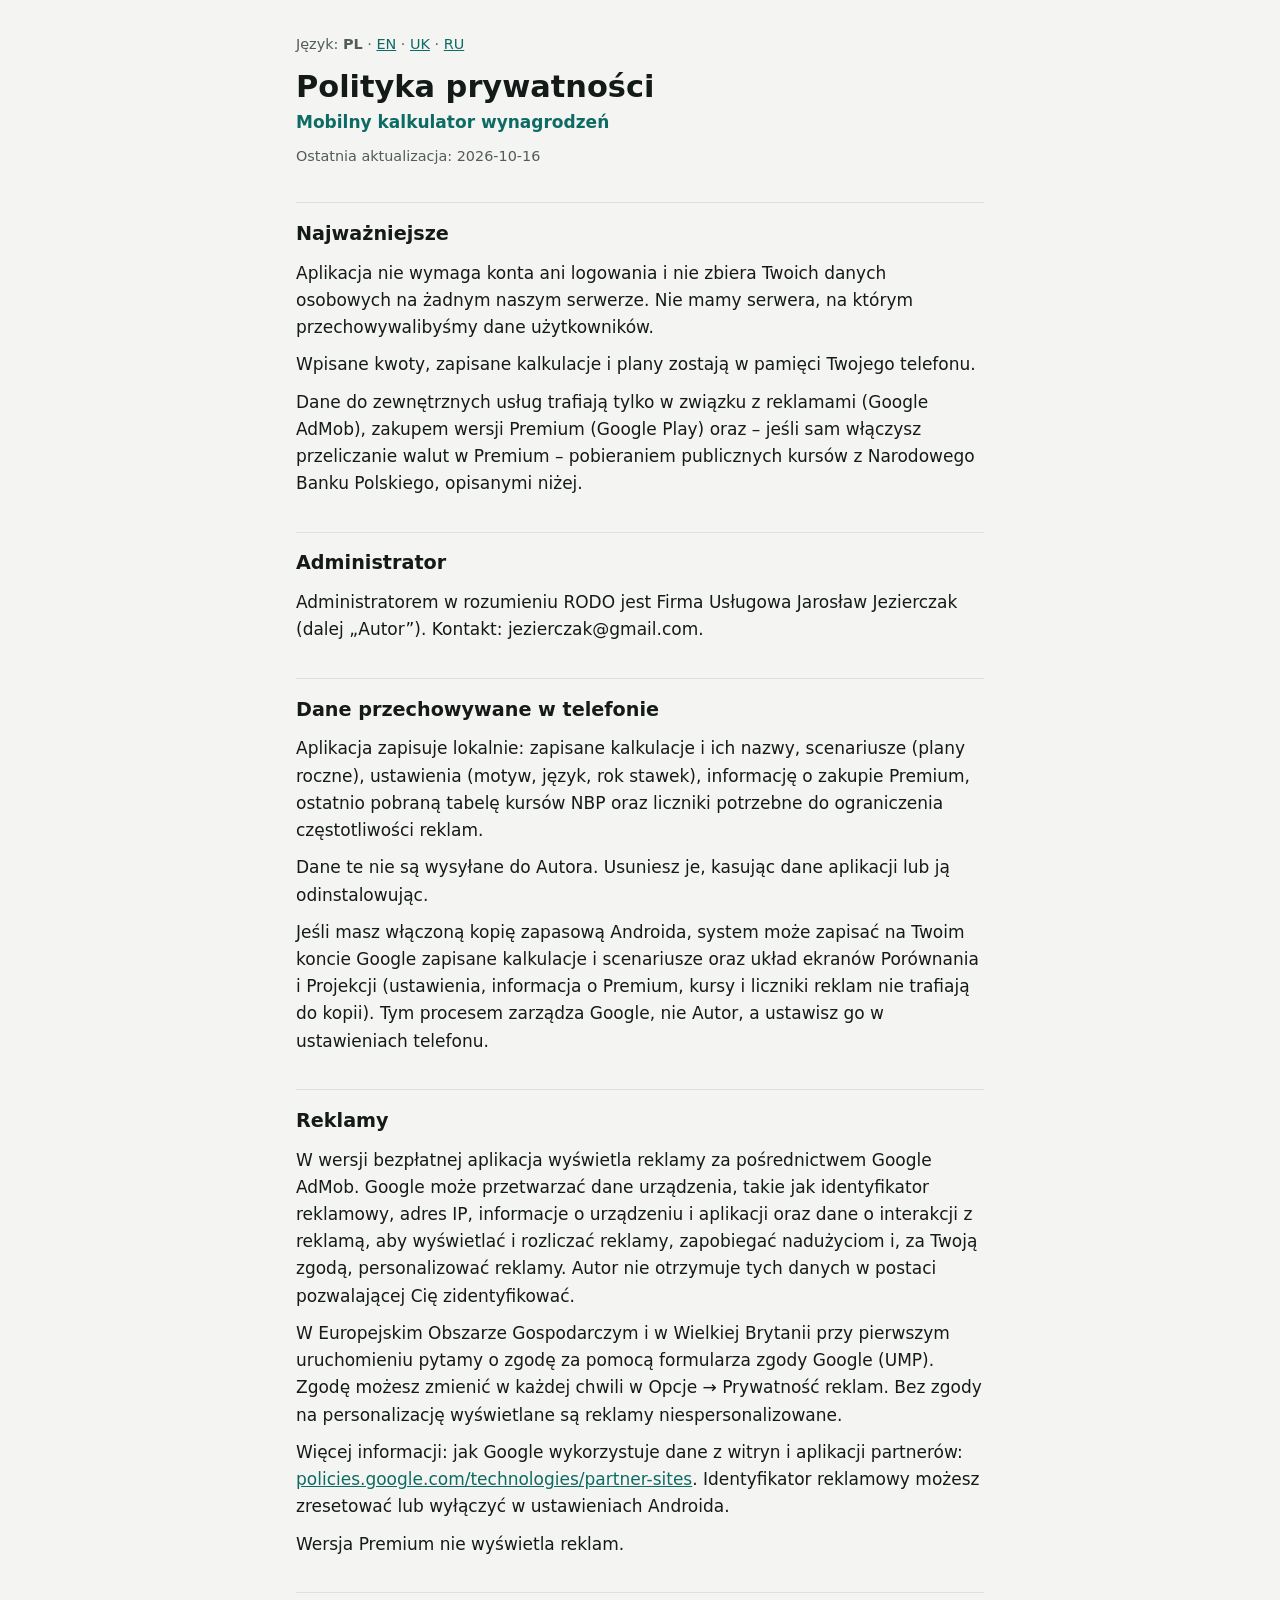
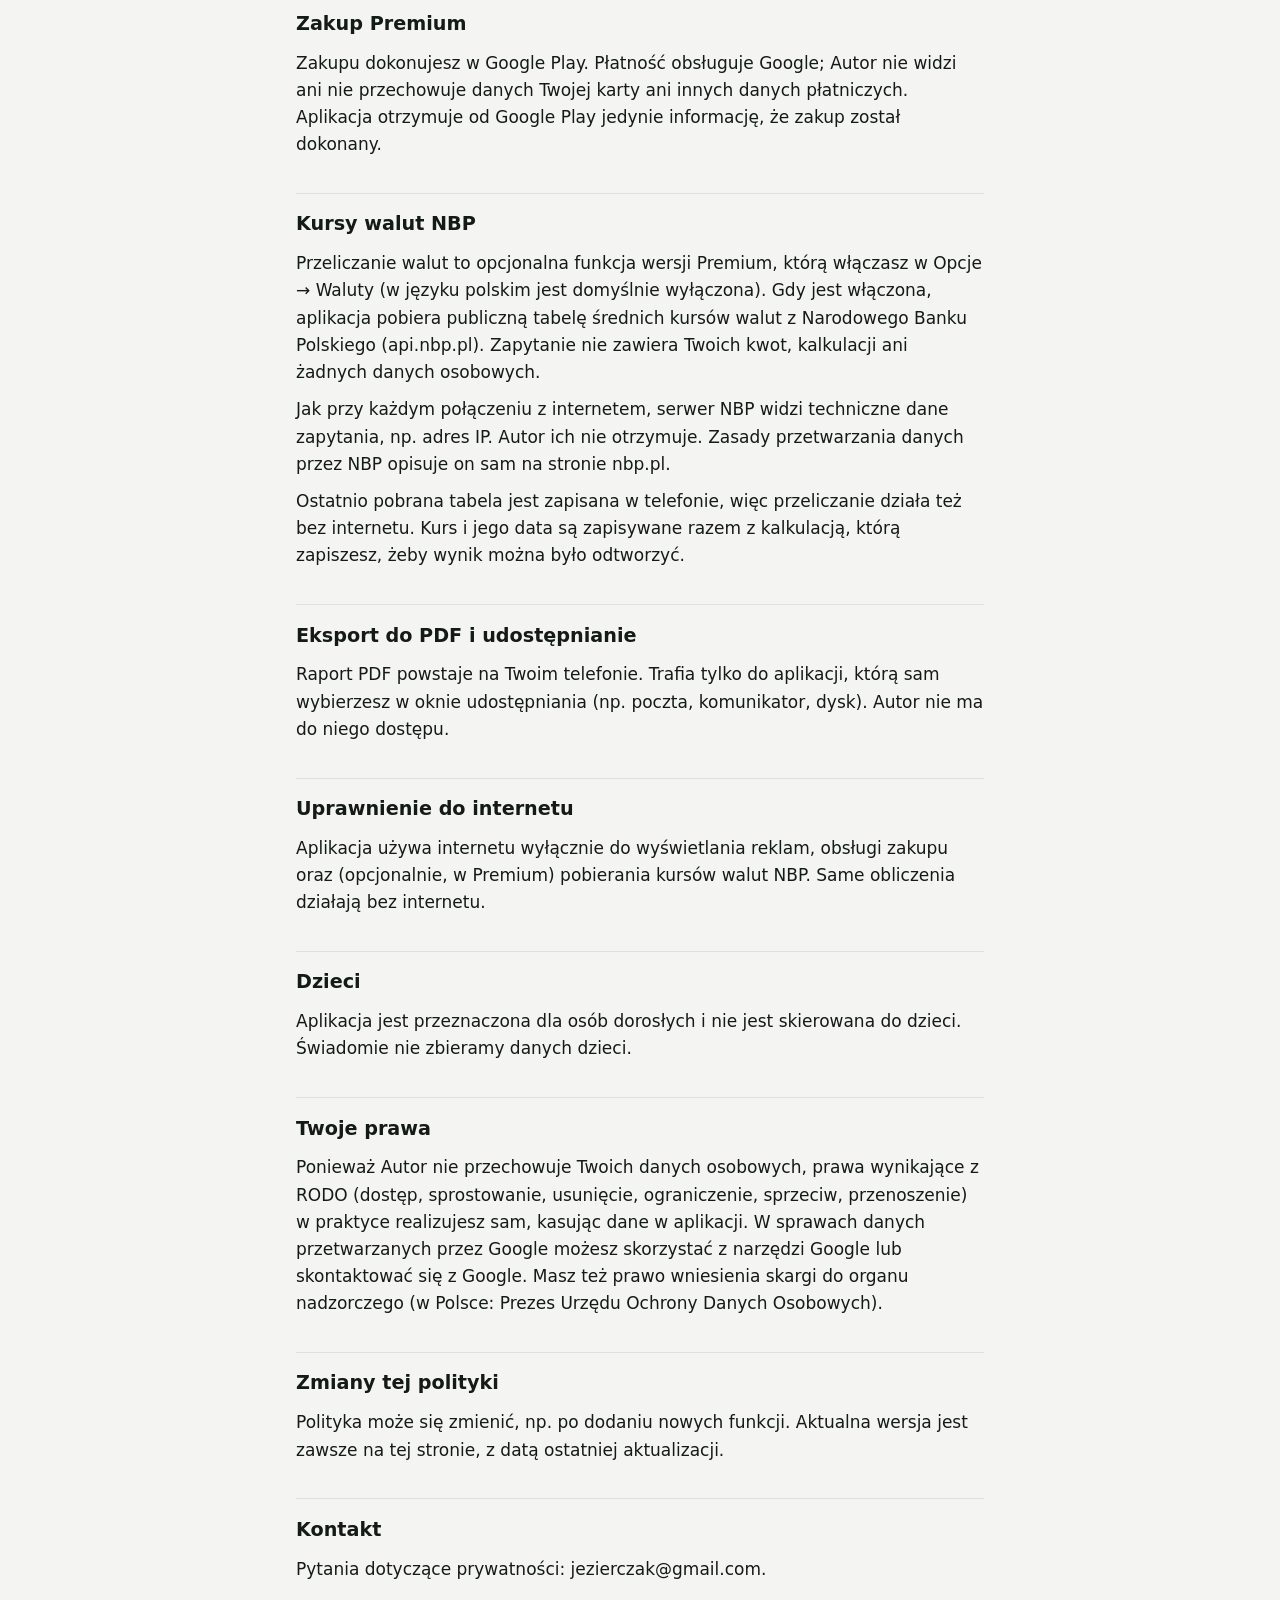
==== pl/index.html @ 5f743a1b "Polityka prywatności (pl/en/uk/ru) Co-Authored-By: Claude Sonnet 5.5 <noreply@anthropic.com>" ====
<!doctype html>
<html lang="pl">
<head>
  <meta charset="utf-8">
  <meta name="viewport" content="width=device-width, initial-scale=1">
  <title>Polityka prywatności – Mobilny kalkulator wynagrodzeń</title>
  <meta name="description" content="Polityka prywatności – Mobilny kalkulator wynagrodzeń">
  <link rel="stylesheet" href="../style.css">
</head>
<body>
  <main>
    <p class="lang">Język: <strong>PL</strong> · <a href="../en/" hreflang="en">EN</a> · <a href="../uk/" hreflang="uk">UK</a> · <a href="../ru/" hreflang="ru">RU</a></p>
    <h1>Polityka prywatności</h1>
    <p class="app">Mobilny kalkulator wynagrodzeń</p>
    <p class="updated">Ostatnia aktualizacja: 2026-10-16</p>
    <h2>Najważniejsze</h2>
    <p>Aplikacja nie wymaga konta ani logowania i nie zbiera Twoich danych osobowych na żadnym naszym serwerze. Nie mamy serwera, na którym przechowywalibyśmy dane użytkowników.</p>
    <p>Wpisane kwoty, zapisane kalkulacje i plany zostają w pamięci Twojego telefonu.</p>
    <p>Dane do zewnętrznych usług trafiają tylko w związku z reklamami (Google AdMob), zakupem wersji Premium (Google Play) oraz – jeśli sam włączysz przeliczanie walut w Premium – pobieraniem publicznych kursów z Narodowego Banku Polskiego, opisanymi niżej.</p>
    <h2>Administrator</h2>
    <p>Administratorem w rozumieniu RODO jest Firma Usługowa Jarosław Jezierczak (dalej „Autor”). Kontakt: jezierczak@gmail.com.</p>
    <h2>Dane przechowywane w telefonie</h2>
    <p>Aplikacja zapisuje lokalnie: zapisane kalkulacje i ich nazwy, scenariusze (plany roczne), ustawienia (motyw, język, rok stawek), informację o zakupie Premium, ostatnio pobraną tabelę kursów NBP oraz liczniki potrzebne do ograniczenia częstotliwości reklam.</p>
    <p>Dane te nie są wysyłane do Autora. Usuniesz je, kasując dane aplikacji lub ją odinstalowując.</p>
    <p>Jeśli masz włączoną kopię zapasową Androida, system może zapisać na Twoim koncie Google zapisane kalkulacje i scenariusze oraz układ ekranów Porównania i Projekcji (ustawienia, informacja o Premium, kursy i liczniki reklam nie trafiają do kopii). Tym procesem zarządza Google, nie Autor, a ustawisz go w ustawieniach telefonu.</p>
    <h2>Reklamy</h2>
    <p>W wersji bezpłatnej aplikacja wyświetla reklamy za pośrednictwem Google AdMob. Google może przetwarzać dane urządzenia, takie jak identyfikator reklamowy, adres IP, informacje o urządzeniu i aplikacji oraz dane o interakcji z reklamą, aby wyświetlać i rozliczać reklamy, zapobiegać nadużyciom i, za Twoją zgodą, personalizować reklamy. Autor nie otrzymuje tych danych w postaci pozwalającej Cię zidentyfikować.</p>
    <p>W Europejskim Obszarze Gospodarczym i w Wielkiej Brytanii przy pierwszym uruchomieniu pytamy o zgodę za pomocą formularza zgody Google (UMP). Zgodę możesz zmienić w każdej chwili w Opcje → Prywatność reklam. Bez zgody na personalizację wyświetlane są reklamy niespersonalizowane.</p>
    <p>Więcej informacji: jak Google wykorzystuje dane z witryn i aplikacji partnerów: <a href="https://policies.google.com/technologies/partner-sites" rel="noopener">policies.google.com/technologies/partner-sites</a>. Identyfikator reklamowy możesz zresetować lub wyłączyć w ustawieniach Androida.</p>
    <p>Wersja Premium nie wyświetla reklam.</p>
    <h2>Zakup Premium</h2>
    <p>Zakupu dokonujesz w Google Play. Płatność obsługuje Google; Autor nie widzi ani nie przechowuje danych Twojej karty ani innych danych płatniczych. Aplikacja otrzymuje od Google Play jedynie informację, że zakup został dokonany.</p>
    <h2>Kursy walut NBP</h2>
    <p>Przeliczanie walut to opcjonalna funkcja wersji Premium, którą włączasz w Opcje → Waluty (w języku polskim jest domyślnie wyłączona). Gdy jest włączona, aplikacja pobiera publiczną tabelę średnich kursów walut z Narodowego Banku Polskiego (api.nbp.pl). Zapytanie nie zawiera Twoich kwot, kalkulacji ani żadnych danych osobowych.</p>
    <p>Jak przy każdym połączeniu z internetem, serwer NBP widzi techniczne dane zapytania, np. adres IP. Autor ich nie otrzymuje. Zasady przetwarzania danych przez NBP opisuje on sam na stronie nbp.pl.</p>
    <p>Ostatnio pobrana tabela jest zapisana w telefonie, więc przeliczanie działa też bez internetu. Kurs i jego data są zapisywane razem z kalkulacją, którą zapiszesz, żeby wynik można było odtworzyć.</p>
    <h2>Eksport do PDF i udostępnianie</h2>
    <p>Raport PDF powstaje na Twoim telefonie. Trafia tylko do aplikacji, którą sam wybierzesz w oknie udostępniania (np. poczta, komunikator, dysk). Autor nie ma do niego dostępu.</p>
    <h2>Uprawnienie do internetu</h2>
    <p>Aplikacja używa internetu wyłącznie do wyświetlania reklam, obsługi zakupu oraz (opcjonalnie, w Premium) pobierania kursów walut NBP. Same obliczenia działają bez internetu.</p>
    <h2>Dzieci</h2>
    <p>Aplikacja jest przeznaczona dla osób dorosłych i nie jest skierowana do dzieci. Świadomie nie zbieramy danych dzieci.</p>
    <h2>Twoje prawa</h2>
    <p>Ponieważ Autor nie przechowuje Twoich danych osobowych, prawa wynikające z RODO (dostęp, sprostowanie, usunięcie, ograniczenie, sprzeciw, przenoszenie) w praktyce realizujesz sam, kasując dane w aplikacji. W sprawach danych przetwarzanych przez Google możesz skorzystać z narzędzi Google lub skontaktować się z Google. Masz też prawo wniesienia skargi do organu nadzorczego (w Polsce: Prezes Urzędu Ochrony Danych Osobowych).</p>
    <h2>Zmiany tej polityki</h2>
    <p>Polityka może się zmienić, np. po dodaniu nowych funkcji. Aktualna wersja jest zawsze na tej stronie, z datą ostatniej aktualizacji.</p>
    <h2>Kontakt</h2>
    <p>Pytania dotyczące prywatności: jezierczak@gmail.com.</p>
  </main>
</body>
</html>
---- style.css ----
:root { --bg:#f4f5f2; --fg:#141a18; --muted:#535c58; --accent:#0e6b64; --line:#dde2de; }
@media (prefers-color-scheme: dark) {
  :root { --bg:#101513; --fg:#e6ebe8; --muted:#a3aeaa; --accent:#6cc4bb; --line:#27302d; }
}
* { box-sizing: border-box; }
body { margin:0; background:var(--bg); color:var(--fg); font:17px/1.6 system-ui,-apple-system,"Segoe UI",Roboto,sans-serif; }
main { max-width:720px; margin:0 auto; padding:24px 16px 64px; }
h1 { font-size:1.9rem; line-height:1.25; margin:.4em 0 .1em; }
h2 { font-size:1.2rem; margin:1.8em 0 .4em; padding-top:.8em; border-top:1px solid var(--line); }
p { margin:.6em 0; }
a { color:var(--accent); }
.lang { font-size:.9rem; color:var(--muted); }
.app { color:var(--accent); font-weight:600; margin:0; }
.updated { color:var(--muted); font-size:.9rem; }
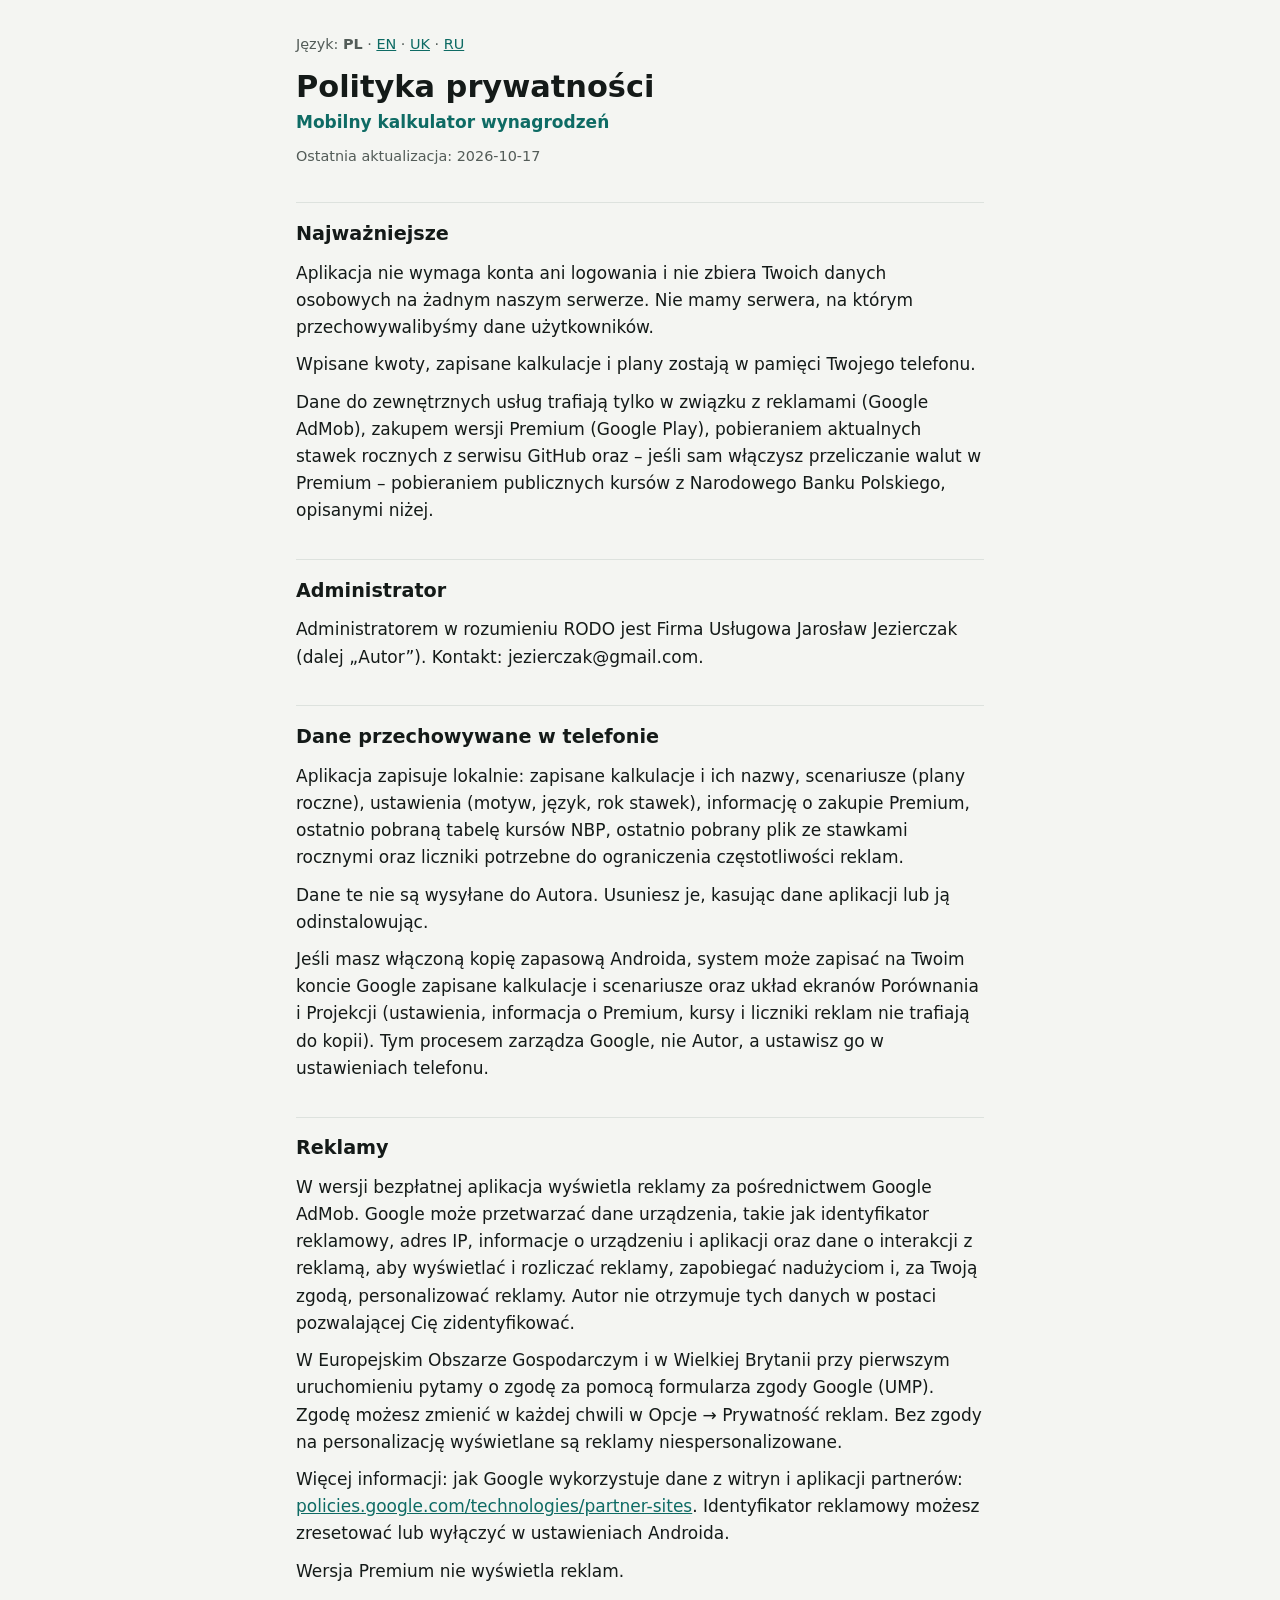
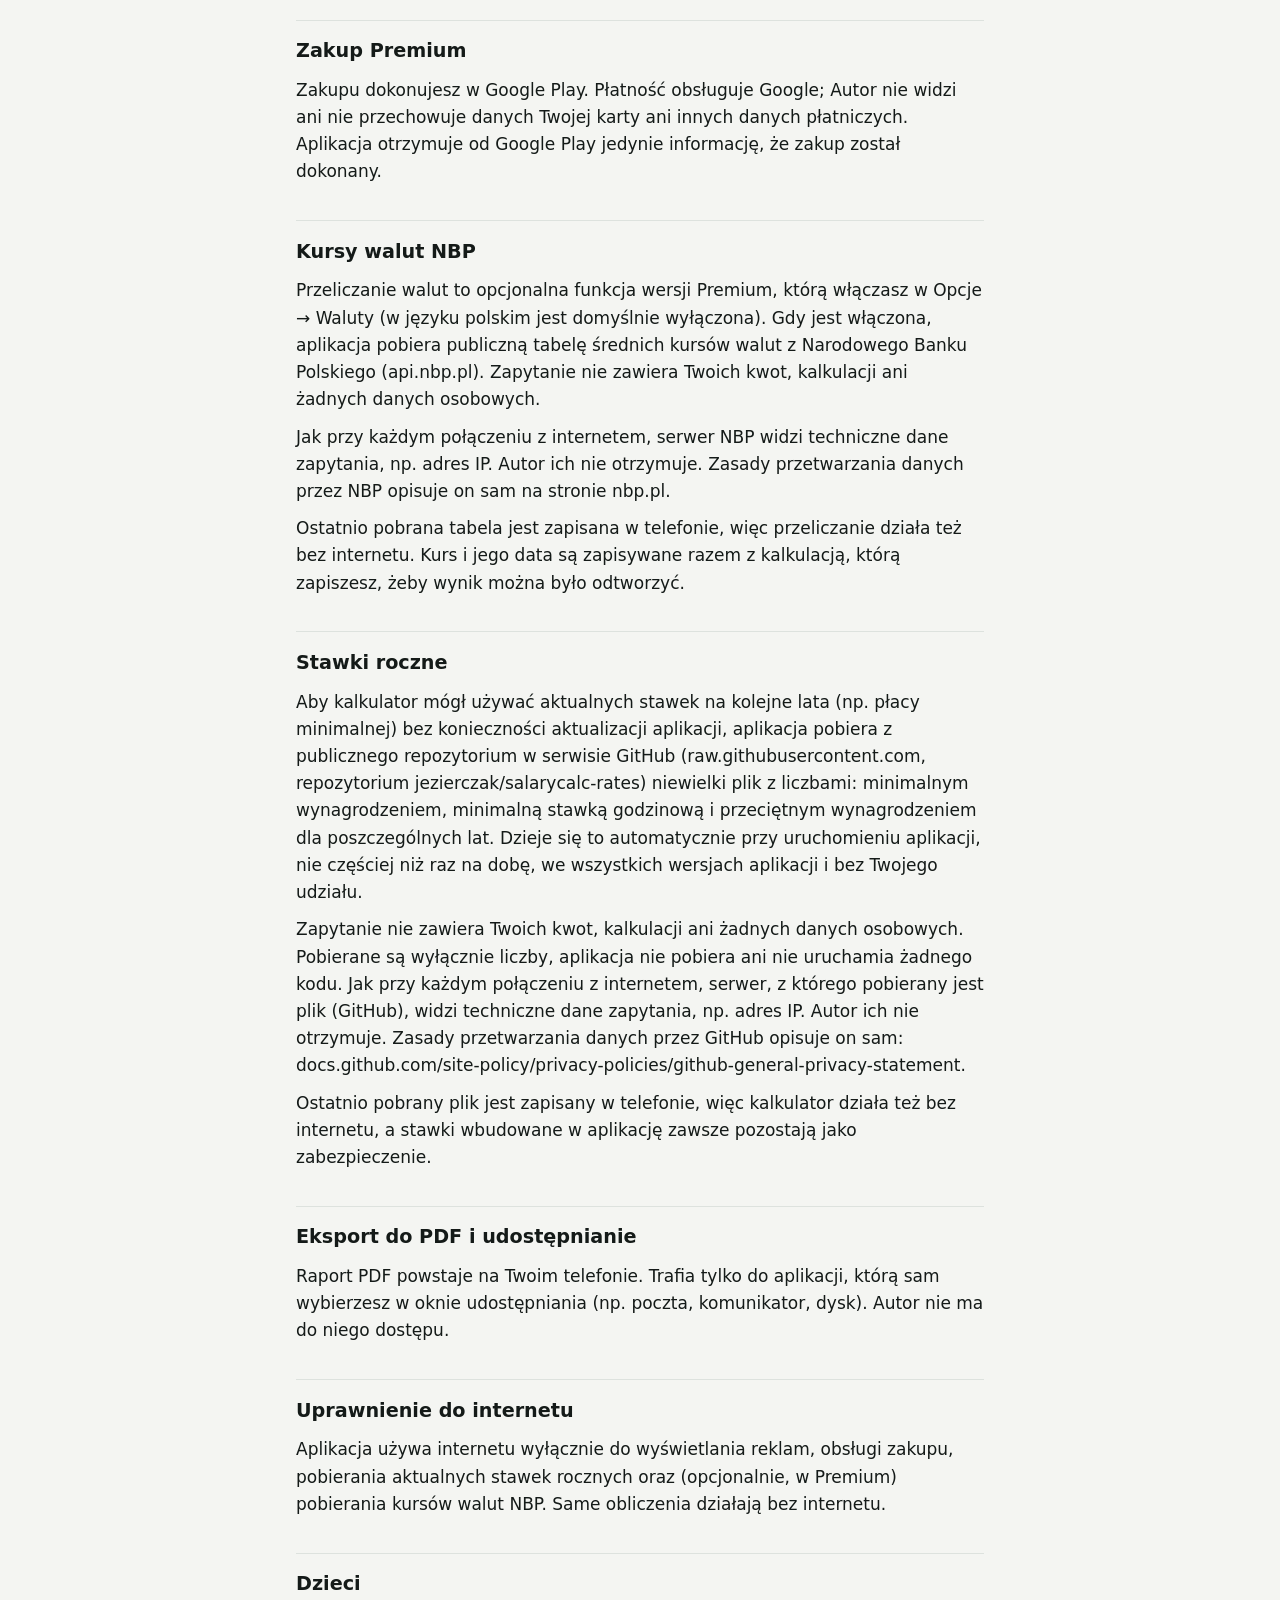
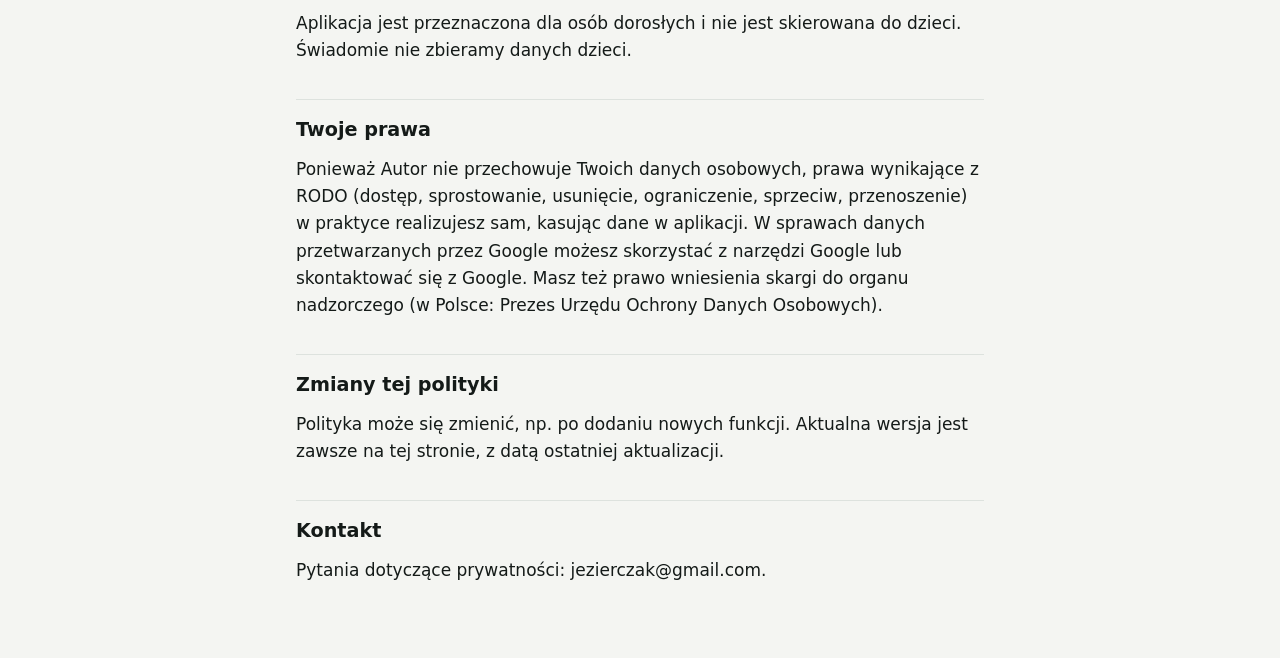
==== commit 8eeb12e0: "Polityka prywatności: pobieranie stawek rocznych z GitHuba (pl/en/uk/ru)" ====
--- a/pl/index.html
+++ b/pl/index.html
@@ -12,15 +12,15 @@
     <p class="lang">Język: <strong>PL</strong> · <a href="../en/" hreflang="en">EN</a> · <a href="../uk/" hreflang="uk">UK</a> · <a href="../ru/" hreflang="ru">RU</a></p>
     <h1>Polityka prywatności</h1>
     <p class="app">Mobilny kalkulator wynagrodzeń</p>
-    <p class="updated">Ostatnia aktualizacja: 2026-10-16</p>
+    <p class="updated">Ostatnia aktualizacja: 2026-10-17</p>
     <h2>Najważniejsze</h2>
     <p>Aplikacja nie wymaga konta ani logowania i nie zbiera Twoich danych osobowych na żadnym naszym serwerze. Nie mamy serwera, na którym przechowywalibyśmy dane użytkowników.</p>
     <p>Wpisane kwoty, zapisane kalkulacje i plany zostają w pamięci Twojego telefonu.</p>
-    <p>Dane do zewnętrznych usług trafiają tylko w związku z reklamami (Google AdMob), zakupem wersji Premium (Google Play) oraz – jeśli sam włączysz przeliczanie walut w Premium – pobieraniem publicznych kursów z Narodowego Banku Polskiego, opisanymi niżej.</p>
+    <p>Dane do zewnętrznych usług trafiają tylko w związku z reklamami (Google AdMob), zakupem wersji Premium (Google Play), pobieraniem aktualnych stawek rocznych z serwisu GitHub oraz – jeśli sam włączysz przeliczanie walut w Premium – pobieraniem publicznych kursów z Narodowego Banku Polskiego, opisanymi niżej.</p>
     <h2>Administrator</h2>
     <p>Administratorem w rozumieniu RODO jest Firma Usługowa Jarosław Jezierczak (dalej „Autor”). Kontakt: jezierczak@gmail.com.</p>
     <h2>Dane przechowywane w telefonie</h2>
-    <p>Aplikacja zapisuje lokalnie: zapisane kalkulacje i ich nazwy, scenariusze (plany roczne), ustawienia (motyw, język, rok stawek), informację o zakupie Premium, ostatnio pobraną tabelę kursów NBP oraz liczniki potrzebne do ograniczenia częstotliwości reklam.</p>
+    <p>Aplikacja zapisuje lokalnie: zapisane kalkulacje i ich nazwy, scenariusze (plany roczne), ustawienia (motyw, język, rok stawek), informację o zakupie Premium, ostatnio pobraną tabelę kursów NBP, ostatnio pobrany plik ze stawkami rocznymi oraz liczniki potrzebne do ograniczenia częstotliwości reklam.</p>
     <p>Dane te nie są wysyłane do Autora. Usuniesz je, kasując dane aplikacji lub ją odinstalowując.</p>
     <p>Jeśli masz włączoną kopię zapasową Androida, system może zapisać na Twoim koncie Google zapisane kalkulacje i scenariusze oraz układ ekranów Porównania i Projekcji (ustawienia, informacja o Premium, kursy i liczniki reklam nie trafiają do kopii). Tym procesem zarządza Google, nie Autor, a ustawisz go w ustawieniach telefonu.</p>
     <h2>Reklamy</h2>
@@ -34,10 +34,14 @@
     <p>Przeliczanie walut to opcjonalna funkcja wersji Premium, którą włączasz w Opcje → Waluty (w języku polskim jest domyślnie wyłączona). Gdy jest włączona, aplikacja pobiera publiczną tabelę średnich kursów walut z Narodowego Banku Polskiego (api.nbp.pl). Zapytanie nie zawiera Twoich kwot, kalkulacji ani żadnych danych osobowych.</p>
     <p>Jak przy każdym połączeniu z internetem, serwer NBP widzi techniczne dane zapytania, np. adres IP. Autor ich nie otrzymuje. Zasady przetwarzania danych przez NBP opisuje on sam na stronie nbp.pl.</p>
     <p>Ostatnio pobrana tabela jest zapisana w telefonie, więc przeliczanie działa też bez internetu. Kurs i jego data są zapisywane razem z kalkulacją, którą zapiszesz, żeby wynik można było odtworzyć.</p>
+    <h2>Stawki roczne</h2>
+    <p>Aby kalkulator mógł używać aktualnych stawek na kolejne lata (np. płacy minimalnej) bez konieczności aktualizacji aplikacji, aplikacja pobiera z publicznego repozytorium w serwisie GitHub (raw.githubusercontent.com, repozytorium jezierczak/salarycalc-rates) niewielki plik z liczbami: minimalnym wynagrodzeniem, minimalną stawką godzinową i przeciętnym wynagrodzeniem dla poszczególnych lat. Dzieje się to automatycznie przy uruchomieniu aplikacji, nie częściej niż raz na dobę, we wszystkich wersjach aplikacji i bez Twojego udziału.</p>
+    <p>Zapytanie nie zawiera Twoich kwot, kalkulacji ani żadnych danych osobowych. Pobierane są wyłącznie liczby, aplikacja nie pobiera ani nie uruchamia żadnego kodu. Jak przy każdym połączeniu z internetem, serwer, z którego pobierany jest plik (GitHub), widzi techniczne dane zapytania, np. adres IP. Autor ich nie otrzymuje. Zasady przetwarzania danych przez GitHub opisuje on sam: docs.github.com/site-policy/privacy-policies/github-general-privacy-statement.</p>
+    <p>Ostatnio pobrany plik jest zapisany w telefonie, więc kalkulator działa też bez internetu, a stawki wbudowane w aplikację zawsze pozostają jako zabezpieczenie.</p>
     <h2>Eksport do PDF i udostępnianie</h2>
     <p>Raport PDF powstaje na Twoim telefonie. Trafia tylko do aplikacji, którą sam wybierzesz w oknie udostępniania (np. poczta, komunikator, dysk). Autor nie ma do niego dostępu.</p>
     <h2>Uprawnienie do internetu</h2>
-    <p>Aplikacja używa internetu wyłącznie do wyświetlania reklam, obsługi zakupu oraz (opcjonalnie, w Premium) pobierania kursów walut NBP. Same obliczenia działają bez internetu.</p>
+    <p>Aplikacja używa internetu wyłącznie do wyświetlania reklam, obsługi zakupu, pobierania aktualnych stawek rocznych oraz (opcjonalnie, w Premium) pobierania kursów walut NBP. Same obliczenia działają bez internetu.</p>
     <h2>Dzieci</h2>
     <p>Aplikacja jest przeznaczona dla osób dorosłych i nie jest skierowana do dzieci. Świadomie nie zbieramy danych dzieci.</p>
     <h2>Twoje prawa</h2>
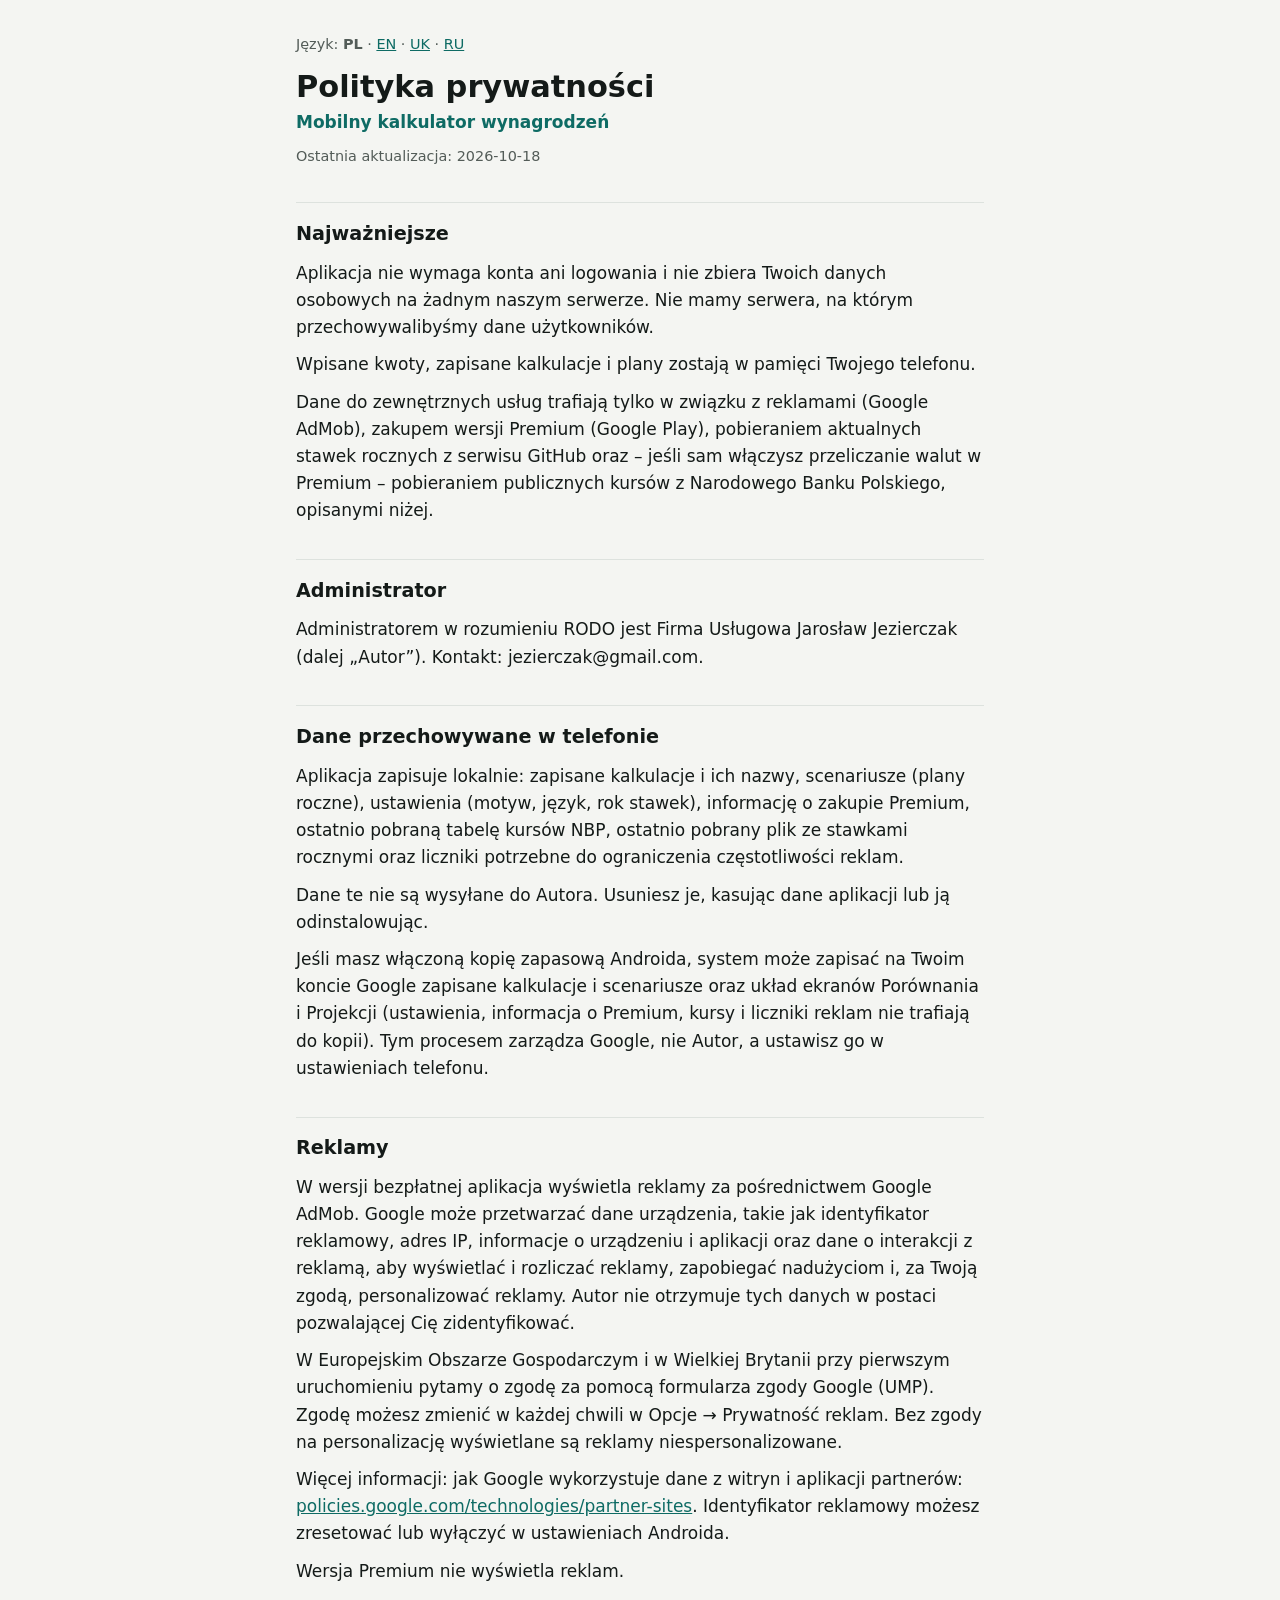
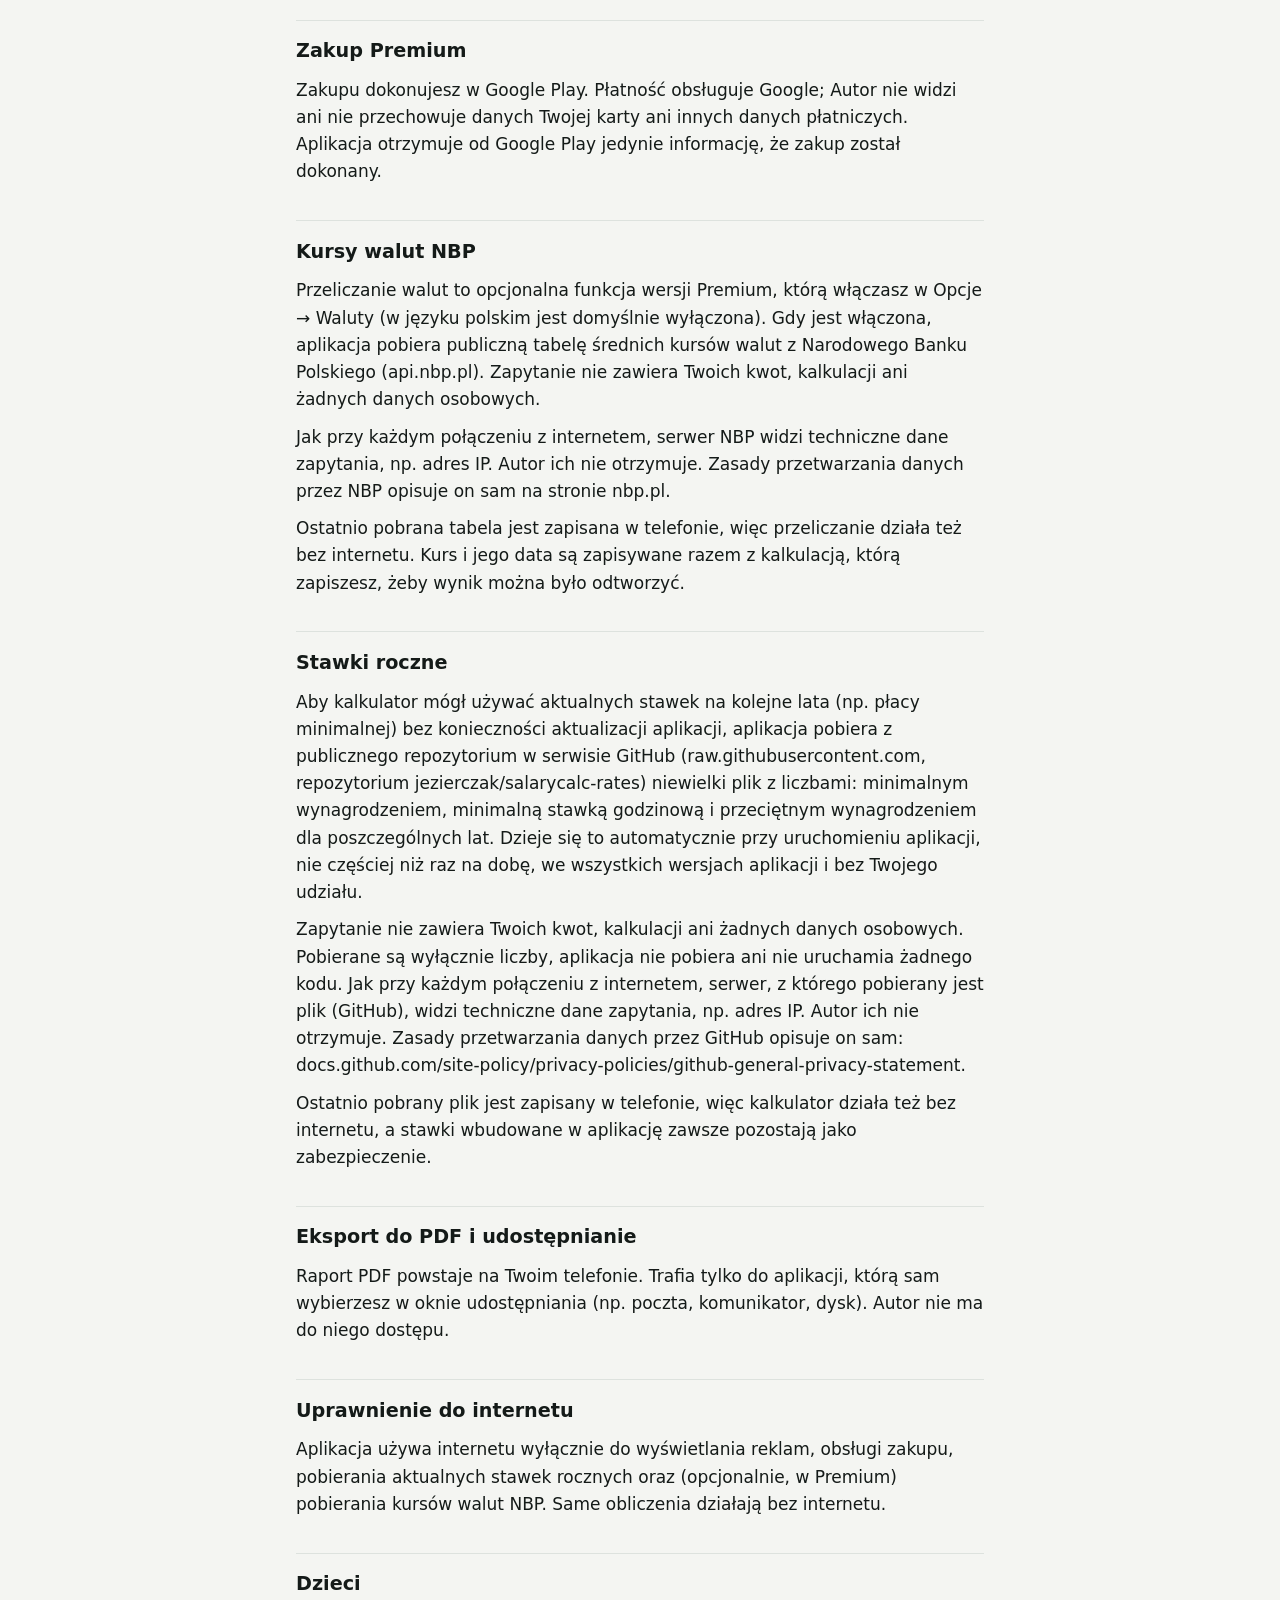
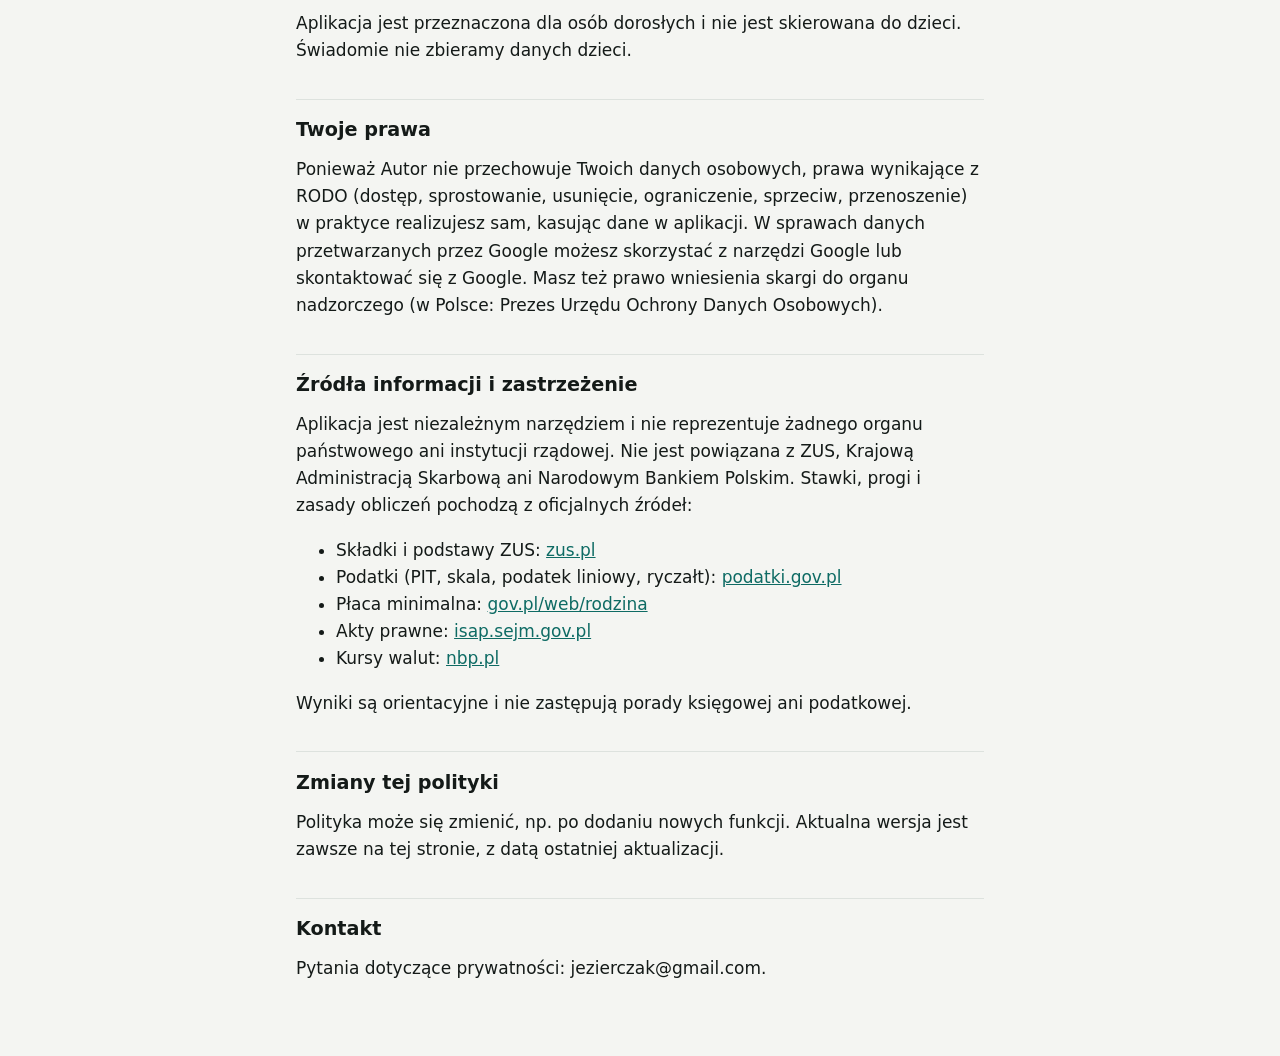
==== commit aa082702: "Polityka: źródła informacji (zus.pl, podatki.gov.pl, gov.pl, nbp.pl) i zastrzeżenie o braku związku " ====
--- a/pl/index.html
+++ b/pl/index.html
@@ -12,7 +12,7 @@
     <p class="lang">Język: <strong>PL</strong> · <a href="../en/" hreflang="en">EN</a> · <a href="../uk/" hreflang="uk">UK</a> · <a href="../ru/" hreflang="ru">RU</a></p>
     <h1>Polityka prywatności</h1>
     <p class="app">Mobilny kalkulator wynagrodzeń</p>
-    <p class="updated">Ostatnia aktualizacja: 2026-10-17</p>
+    <p class="updated">Ostatnia aktualizacja: 2026-10-18</p>
     <h2>Najważniejsze</h2>
     <p>Aplikacja nie wymaga konta ani logowania i nie zbiera Twoich danych osobowych na żadnym naszym serwerze. Nie mamy serwera, na którym przechowywalibyśmy dane użytkowników.</p>
     <p>Wpisane kwoty, zapisane kalkulacje i plany zostają w pamięci Twojego telefonu.</p>
@@ -46,6 +46,10 @@
     <p>Aplikacja jest przeznaczona dla osób dorosłych i nie jest skierowana do dzieci. Świadomie nie zbieramy danych dzieci.</p>
     <h2>Twoje prawa</h2>
     <p>Ponieważ Autor nie przechowuje Twoich danych osobowych, prawa wynikające z RODO (dostęp, sprostowanie, usunięcie, ograniczenie, sprzeciw, przenoszenie) w praktyce realizujesz sam, kasując dane w aplikacji. W sprawach danych przetwarzanych przez Google możesz skorzystać z narzędzi Google lub skontaktować się z Google. Masz też prawo wniesienia skargi do organu nadzorczego (w Polsce: Prezes Urzędu Ochrony Danych Osobowych).</p>
+    <h2>Źródła informacji i zastrzeżenie</h2>
+    <p>Aplikacja jest niezależnym narzędziem i nie reprezentuje żadnego organu państwowego ani instytucji rządowej. Nie jest powiązana z ZUS, Krajową Administracją Skarbową ani Narodowym Bankiem Polskim. Stawki, progi i zasady obliczeń pochodzą z oficjalnych źródeł:</p>
+    <ul><li>Składki i podstawy ZUS: <a href="https://www.zus.pl" rel="noopener">zus.pl</a></li><li>Podatki (PIT, skala, podatek liniowy, ryczałt): <a href="https://www.podatki.gov.pl" rel="noopener">podatki.gov.pl</a></li><li>Płaca minimalna: <a href="https://www.gov.pl/web/rodzina" rel="noopener">gov.pl/web/rodzina</a></li><li>Akty prawne: <a href="https://isap.sejm.gov.pl" rel="noopener">isap.sejm.gov.pl</a></li><li>Kursy walut: <a href="https://nbp.pl" rel="noopener">nbp.pl</a></li></ul>
+    <p>Wyniki są orientacyjne i nie zastępują porady księgowej ani podatkowej.</p>
     <h2>Zmiany tej polityki</h2>
     <p>Polityka może się zmienić, np. po dodaniu nowych funkcji. Aktualna wersja jest zawsze na tej stronie, z datą ostatniej aktualizacji.</p>
     <h2>Kontakt</h2>
